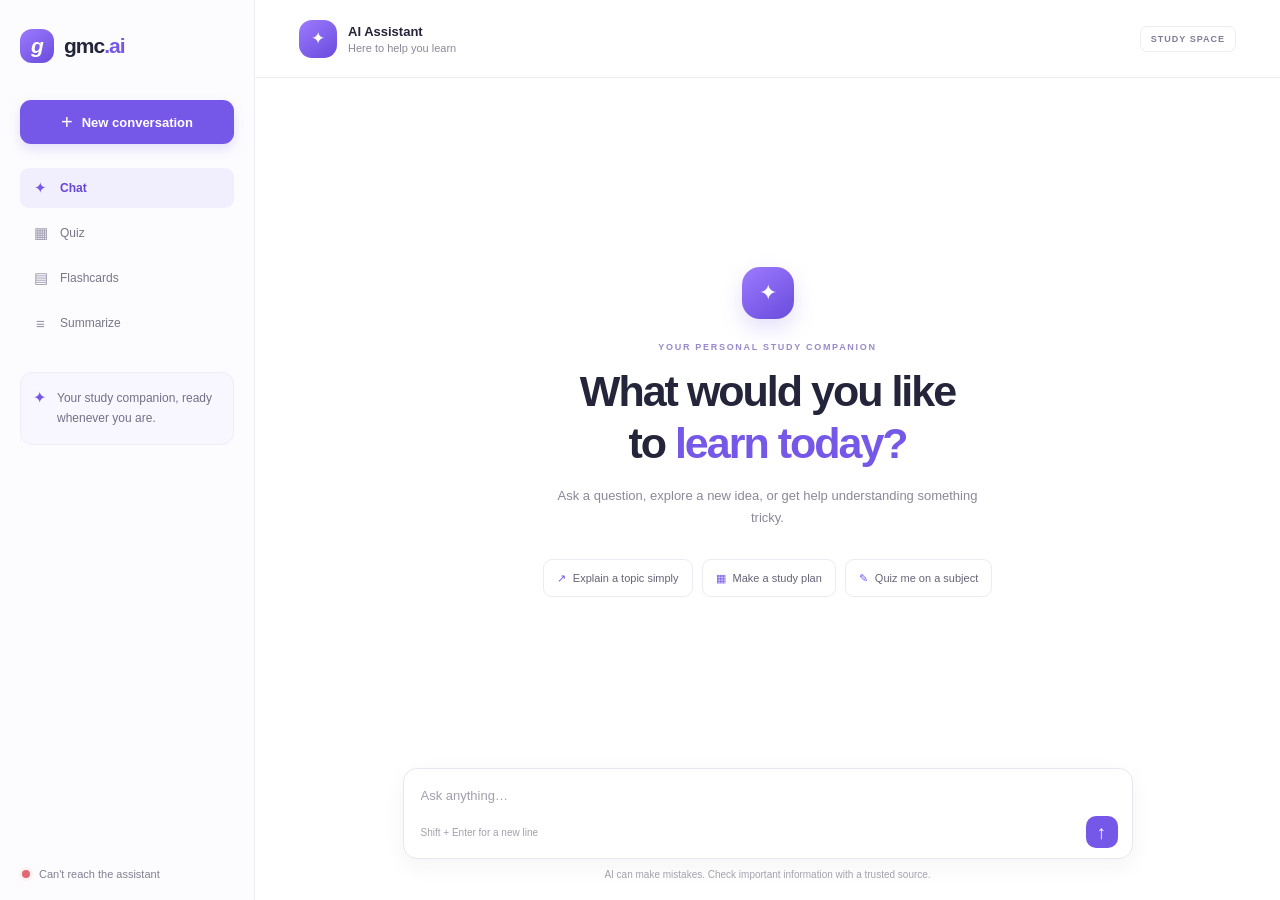
==== frontend/index.html @ 196fba61 "fixedd api errro" ====
<!doctype html>
<html lang="en">
  <head>
    <meta charset="utf-8">
    <meta name="viewport" content="width=device-width, initial-scale=1">
    <meta name="theme-color" content="#f7f8fc">
    <title>GMC AI Assistant</title>
    <link rel="stylesheet" href="styles.css">
    <script src="app.js" defer></script>
  </head>
  <body>
    <main class="app-shell">
      <aside class="sidebar" aria-label="Assistant menu">
        <a class="brand" href="./" aria-label="GMC AI Assistant home">
          <span class="brand-mark" aria-hidden="true">g</span>
          <span>gmc<span class="brand-light">.ai</span></span>
        </a>

        <button class="new-chat-button" id="new-chat" type="button">
          <span aria-hidden="true">+</span>
          New conversation
        </button>

        <nav class="tool-nav sidebar-tools" aria-label="Assistant tools">
          <button class="tool-tab is-active" type="button" data-view="chat" aria-current="page">
            <span aria-hidden="true">✦</span> Chat
          </button>
          <button class="tool-tab" type="button" data-view="quiz">
            <span aria-hidden="true">▦</span> Quiz
          </button>
          <button class="tool-tab" type="button" data-view="flashcards">
            <span aria-hidden="true">▤</span> Flashcards
          </button>
          <button class="tool-tab" type="button" data-view="summarize">
            <span aria-hidden="true">≡</span> Summarize
          </button>
        </nav>

        <div class="sidebar-note">
          <span class="note-icon" aria-hidden="true">✦</span>
          <p>Your study companion, ready whenever you are.</p>
        </div>

        <div class="sidebar-footer">
          <span class="status-dot" id="status-dot" aria-hidden="true"></span>
          <span id="connection-status" role="status">Checking connection…</span>
        </div>
      </aside>

      <section class="chat-panel" aria-label="AI assistant chat">
        <header class="topbar">
          <div class="mobile-brand">
            <span class="brand-mark" aria-hidden="true">g</span>
            <span>gmc<span class="brand-light">.ai</span></span>
          </div>
          <div class="assistant-label">
            <span class="assistant-avatar" aria-hidden="true">✦</span>
            <div>
              <strong>AI Assistant</strong>
              <span class="assistant-caption">Here to help you learn</span>
            </div>
          </div>
          <button class="mobile-new-chat" id="mobile-new-chat" type="button" aria-label="New conversation">+ New</button>
          <span class="topbar-badge">STUDY SPACE</span>
        </header>

        <nav class="tool-nav mobile-tools" aria-label="Assistant tools">
          <button class="tool-tab is-active" type="button" data-view="chat" aria-current="page">
            <span aria-hidden="true">✦</span> Chat
          </button>
          <button class="tool-tab" type="button" data-view="quiz">
            <span aria-hidden="true">▦</span> Quiz
          </button>
          <button class="tool-tab" type="button" data-view="flashcards">
            <span aria-hidden="true">▤</span> Cards
          </button>
          <button class="tool-tab" type="button" data-view="summarize">
            <span aria-hidden="true">≡</span> Summary
          </button>
        </nav>

        <section class="chat-view" id="chat-view" aria-label="AI assistant chat">
          <div class="conversation" id="conversation" aria-live="polite" aria-relevant="additions text">
            <div class="welcome" id="welcome">
              <div class="welcome-icon" aria-hidden="true">✦</div>
              <p class="eyebrow">YOUR PERSONAL STUDY COMPANION</p>
              <h1>What would you like<br>to <span>learn today?</span></h1>
              <p class="welcome-copy">Ask a question, explore a new idea, or get help understanding something tricky.</p>

              <div class="suggestions" aria-label="Try asking">
                <button type="button" class="suggestion" data-prompt="Explain photosynthesis in simple terms">
                  <span aria-hidden="true">↗</span> Explain a topic simply
                </button>
                <button type="button" class="suggestion" data-prompt="Help me make a study plan for this week">
                  <span aria-hidden="true">▦</span> Make a study plan
                </button>
                <button type="button" class="suggestion" data-prompt="Give me a quick quiz on world history">
                  <span aria-hidden="true">✎</span> Quiz me on a subject
                </button>
              </div>
            </div>
            <div class="messages" id="messages"></div>
          </div>

          <footer class="composer-area">
            <form class="composer" id="chat-form">
              <label class="sr-only" for="message-input">Message the AI assistant</label>
              <textarea
                id="message-input"
                name="message"
                rows="1"
                maxlength="2000"
                placeholder="Ask anything…"
                required
              ></textarea>
              <div class="composer-actions">
                <span class="input-hint">Shift + Enter for a new line</span>
                <button class="send-button" id="send-button" type="submit" aria-label="Send message">
                  <span aria-hidden="true">↑</span>
                </button>
              </div>
            </form>
            <p class="disclaimer">AI can make mistakes. Check important information with a trusted source.</p>
          </footer>
        </section>

        <section class="tool-view" id="quiz-view" aria-labelledby="quiz-title" hidden>
          <header class="tool-heading">
            <span class="tool-icon" aria-hidden="true">▦</span>
            <div>
              <p class="eyebrow">PRACTICE & LEARN</p>
              <h1 id="quiz-title">Build a quiz</h1>
              <p>Generate multiple-choice questions to test what you know.</p>
            </div>
          </header>
          <form class="tool-form" id="quiz-form">
            <label class="field-label" for="quiz-subject">Subject or topic</label>
            <input id="quiz-subject" name="subject" type="text" minlength="2" maxlength="100" placeholder="e.g. The solar system" required>
            <div class="field-grid">
              <div>
                <label class="field-label" for="quiz-count">Number of questions</label>
                <input id="quiz-count" name="number_quizzes" type="number" min="3" max="10" value="3" required>
              </div>
              <div>
                <label class="field-label" for="quiz-options">Options per question</label>
                <input id="quiz-options" name="number_options" type="number" min="4" max="6" value="4" required>
              </div>
            </div>
            <button class="primary-button" type="submit">Generate quiz <span aria-hidden="true">→</span></button>
            <p class="tool-error" id="quiz-error" role="alert" hidden></p>
          </form>
          <div class="tool-results" id="quiz-results" aria-live="polite"></div>
        </section>

        <section class="tool-view" id="flashcards-view" aria-labelledby="flashcards-title" hidden>
          <header class="tool-heading">
            <span class="tool-icon" aria-hidden="true">▤</span>
            <div>
              <p class="eyebrow">REMEMBER MORE</p>
              <h1 id="flashcards-title">Make flashcards</h1>
              <p>Generate a set of cards and reveal each answer as you study.</p>
            </div>
          </header>
          <form class="tool-form" id="flashcards-form">
            <label class="field-label" for="flashcards-topic">Topic</label>
            <input id="flashcards-topic" name="topic" type="text" minlength="3" maxlength="10" placeholder="e.g. Biology" required>
            <p class="field-help">Topic must be 3–10 characters to match the current API limit.</p>
            <label class="field-label" for="flashcards-count">Number of cards</label>
            <input id="flashcards-count" name="number_flashcards" type="number" min="7" max="18" value="7" required>
            <button class="primary-button" type="submit">Create flashcards <span aria-hidden="true">→</span></button>
            <p class="tool-error" id="flashcards-error" role="alert" hidden></p>
          </form>
          <div class="tool-results" id="flashcards-results" aria-live="polite"></div>
        </section>

        <section class="tool-view" id="summarize-view" aria-labelledby="summarize-title" hidden>
          <header class="tool-heading">
            <span class="tool-icon" aria-hidden="true">≡</span>
            <div>
              <p class="eyebrow">GET THE KEY IDEAS</p>
              <h1 id="summarize-title">Summarize text</h1>
              <p>Paste your notes or reading to turn it into a concise summary.</p>
            </div>
          </header>
          <form class="tool-form" id="summarize-form">
            <label class="field-label" for="summary-text">Text to summarize</label>
            <textarea id="summary-text" name="text" minlength="20" maxlength="5000" rows="8" placeholder="Paste at least 20 characters of text…" required></textarea>
            <p class="field-help">20–5,000 characters.</p>
            <label class="field-label" for="summary-bullets">Maximum bullet points</label>
            <input id="summary-bullets" name="max_bullets" type="number" min="3" max="10" value="3" required>
            <button class="primary-button" type="submit">Summarize text <span aria-hidden="true">→</span></button>
            <p class="tool-error" id="summarize-error" role="alert" hidden></p>
          </form>
          <div class="tool-results" id="summarize-results" aria-live="polite"></div>
        </section>
      </section>
    </main>
  </body>
</html>
---- frontend/styles.css ----
:root {
  color-scheme: light;
  font-family: "DM Sans", "Segoe UI", sans-serif;
  color: #24253a;
  background: #f7f8fc;
  font-synthesis: none;
  text-rendering: optimizeLegibility;
  --purple: #7658e8;
  --purple-dark: #6546d5;
  --ink: #24253a;
  --muted: #89899b;
  --line: #ececf3;
}

* {
  box-sizing: border-box;
}

body {
  min-width: 320px;
  min-height: 100vh;
  margin: 0;
  background: #f7f8fc;
}

button,
textarea,
input {
  font: inherit;
}

button {
  color: inherit;
}

button:focus-visible,
a:focus-visible,
input:focus-visible,
textarea:focus-visible,
summary:focus-visible {
  outline: 3px solid rgb(118 88 232 / 35%);
  outline-offset: 2px;
}

.app-shell {
  display: flex;
  width: min(1440px, 100%);
  min-height: 100vh;
  margin: 0 auto;
  background: #fff;
  box-shadow: 0 0 70px rgb(46 44 79 / 5%);
}

.sidebar {
  display: flex;
  flex: 0 0 255px;
  flex-direction: column;
  padding: 29px 20px 20px;
  border-right: 1px solid var(--line);
  background: #fcfcfe;
}

.brand,
.mobile-brand {
  display: inline-flex;
  align-items: center;
  gap: 10px;
  color: var(--ink);
  font-family: "Manrope", "Segoe UI", sans-serif;
  font-size: 21px;
  font-weight: 800;
  letter-spacing: -1px;
  text-decoration: none;
}

.brand-mark,
.assistant-avatar,
.welcome-icon {
  display: grid;
  flex: 0 0 auto;
  place-items: center;
  color: #fff;
  background: linear-gradient(145deg, #9d7bff, #694bdc);
}

.brand-mark {
  width: 34px;
  height: 34px;
  border-radius: 12px;
  font-size: 21px;
  font-style: italic;
}

.brand-light {
  color: var(--purple);
}

.new-chat-button {
  display: flex;
  align-items: center;
  justify-content: center;
  gap: 9px;
  min-height: 44px;
  margin-top: 37px;
  border: 0;
  border-radius: 11px;
  color: #fff;
  background: var(--purple);
  box-shadow: 0 5px 12px rgb(118 88 232 / 18%);
  cursor: pointer;
  font-size: 13px;
  font-weight: 600;
  transition: background 160ms ease, transform 160ms ease;
}

.new-chat-button:hover,
.send-button:hover {
  background: var(--purple-dark);
}

.new-chat-button:hover {
  transform: translateY(-1px);
}

.new-chat-button span {
  font-size: 20px;
  font-weight: 400;
  line-height: 1;
}

.tool-nav {
  display: flex;
  flex-direction: column;
  gap: 5px;
}

.sidebar-tools {
  margin-top: 24px;
}

.tool-tab {
  display: flex;
  align-items: center;
  gap: 11px;
  min-height: 40px;
  padding: 0 12px;
  border: 0;
  border-radius: 9px;
  color: #77778a;
  background: transparent;
  cursor: pointer;
  font-size: 12px;
  font-weight: 500;
  text-align: left;
  transition: color 150ms ease, background 150ms ease;
}

.tool-tab span {
  width: 17px;
  color: #9893a9;
  font-size: 15px;
  text-align: center;
}

.tool-tab:hover,
.tool-tab.is-active {
  color: var(--purple-dark);
  background: #f1eefe;
}

.tool-tab.is-active {
  font-weight: 600;
}

.tool-tab.is-active span {
  color: var(--purple);
}

.sidebar-note {
  display: flex;
  align-items: flex-start;
  gap: 11px;
  margin-top: 29px;
  padding: 15px 12px;
  border: 1px solid #efecfb;
  border-radius: 12px;
  background: #f8f6ff;
}

.note-icon {
  color: var(--purple);
  font-size: 16px;
}

.sidebar-note p {
  margin: 1px 0 0;
  color: #737187;
  font-size: 12px;
  line-height: 1.65;
}

.sidebar-footer {
  display: flex;
  align-items: center;
  gap: 9px;
  margin-top: auto;
  padding: 15px 2px 0;
  color: #808092;
  font-size: 11px;
}

.status-dot {
  width: 8px;
  height: 8px;
  border-radius: 50%;
  background: #e8ad49;
}

.status-dot.is-online {
  background: #45be89;
  box-shadow: 0 0 0 3px #e6f7ef;
}

.status-dot.is-offline {
  background: #df6973;
  box-shadow: 0 0 0 3px #fff0f1;
}

.chat-panel {
  display: flex;
  flex: 1;
  flex-direction: column;
  min-width: 0;
  min-height: 100vh;
}

.topbar {
  display: flex;
  flex: 0 0 78px;
  align-items: center;
  justify-content: space-between;
  padding: 0 44px;
  border-bottom: 1px solid var(--line);
}

.mobile-brand {
  display: none;
}

.assistant-label {
  display: flex;
  align-items: center;
  gap: 11px;
}

.assistant-avatar {
  width: 38px;
  height: 38px;
  border-radius: 13px;
  font-size: 17px;
}

.assistant-label strong,
.assistant-caption {
  display: block;
}

.assistant-label strong {
  font-family: "Manrope", "Segoe UI", sans-serif;
  font-size: 13px;
  font-weight: 700;
}

.assistant-caption {
  margin-top: 3px;
  color: var(--muted);
  font-size: 11px;
}

.topbar-badge {
  padding: 7px 10px;
  border: 1px solid #eeecf5;
  border-radius: 7px;
  color: #827c99;
  font-size: 9px;
  font-weight: 700;
  letter-spacing: 1px;
}

.mobile-new-chat {
  display: none;
}

.mobile-tools {
  display: none;
}

.chat-view {
  display: flex;
  flex: 1;
  flex-direction: column;
  min-height: 0;
}

.chat-view[hidden],
.tool-view[hidden] {
  display: none;
}

.conversation {
  display: flex;
  flex: 1;
  flex-direction: column;
  width: min(790px, 100%);
  margin: 0 auto;
  overflow-y: auto;
  padding: 48px 30px 24px;
}

.welcome {
  display: flex;
  flex-direction: column;
  align-items: center;
  margin: auto 0;
  padding: 38px 0 44px;
  text-align: center;
  animation: rise-in 420ms ease both;
}

.welcome[hidden] {
  display: none;
}

.welcome-icon {
  width: 52px;
  height: 52px;
  margin-bottom: 23px;
  border-radius: 18px;
  box-shadow: 0 9px 22px rgb(118 88 232 / 20%);
  font-size: 22px;
}

.eyebrow {
  margin: 0 0 13px;
  color: #9a8acb;
  font-size: 9px;
  font-weight: 700;
  letter-spacing: 1.7px;
}

.welcome h1 {
  margin: 0;
  color: var(--ink);
  font-family: "Manrope", "Segoe UI", sans-serif;
  font-size: clamp(32px, 4vw, 43px);
  font-weight: 700;
  letter-spacing: -2px;
  line-height: 1.22;
}

.welcome h1 span {
  color: var(--purple);
}

.welcome-copy {
  max-width: 420px;
  margin: 15px 0 0;
  color: #89899a;
  font-size: 13px;
  line-height: 1.75;
}

.suggestions {
  display: flex;
  flex-wrap: wrap;
  justify-content: center;
  gap: 9px;
  margin-top: 29px;
}

.suggestion {
  display: inline-flex;
  align-items: center;
  gap: 7px;
  min-height: 38px;
  padding: 0 13px;
  border: 1px solid #ecebf3;
  border-radius: 9px;
  color: #646477;
  background: #fff;
  cursor: pointer;
  font-size: 11px;
  transition: border-color 160ms ease, background 160ms ease, color 160ms ease;
}

.suggestion span {
  color: var(--purple);
}

.suggestion:hover {
  border-color: #d7cdf8;
  color: var(--purple-dark);
  background: #faf9ff;
}

.messages {
  display: flex;
  flex-direction: column;
  gap: 22px;
  width: 100%;
}

.message {
  display: flex;
  align-items: flex-start;
  gap: 11px;
  animation: rise-in 240ms ease both;
}

.message.user {
  justify-content: flex-end;
}

.message-avatar {
  display: grid;
  flex: 0 0 30px;
  width: 30px;
  height: 30px;
  place-items: center;
  border-radius: 10px;
  color: #fff;
  background: linear-gradient(145deg, #9d7bff, #694bdc);
  font-size: 14px;
}

.message.user .message-avatar {
  order: 2;
  color: #6d52ce;
  background: #f0edfc;
  font-size: 12px;
}

.message-content {
  max-width: min(80%, 590px);
  padding: 12px 15px;
  border: 1px solid #eeeef4;
  border-radius: 4px 14px 14px 14px;
  color: #4a4a5d;
  background: #fafafe;
  font-size: 13px;
  line-height: 1.75;
  overflow-wrap: anywhere;
  white-space: pre-wrap;
}

.message.user .message-content {
  border-color: #7557e5;
  border-radius: 14px 4px 14px 14px;
  color: #fff;
  background: var(--purple);
}

.message-meta {
  margin-top: 5px;
  color: #9999a8;
  font-size: 10px;
}

.typing-indicator {
  display: inline-flex;
  gap: 4px;
  align-items: center;
  min-height: 22px;
}

.typing-indicator span {
  width: 5px;
  height: 5px;
  border-radius: 50%;
  background: #9b87e5;
  animation: pulse 1s ease-in-out infinite;
}

.typing-indicator span:nth-child(2) {
  animation-delay: 120ms;
}

.typing-indicator span:nth-child(3) {
  animation-delay: 240ms;
}

.composer-area {
  width: min(790px, 100%);
  margin: 0 auto;
  padding: 0 30px 20px;
}

.composer {
  padding: 13px 14px 10px 17px;
  border: 1px solid #e8e7f0;
  border-radius: 14px;
  background: #fff;
  box-shadow: 0 7px 22px rgb(45 42 79 / 5%);
  transition: border-color 160ms ease, box-shadow 160ms ease;
}

.composer:focus-within {
  border-color: #cfc3f6;
  box-shadow: 0 7px 22px rgb(118 88 232 / 9%);
}

.composer textarea {
  display: block;
  width: 100%;
  min-height: 28px;
  max-height: 140px;
  padding: 4px 0;
  resize: none;
  border: 0;
  outline: 0;
  color: var(--ink);
  background: transparent;
  font-size: 13px;
  line-height: 1.55;
}

.composer textarea::placeholder {
  color: #a0a0ad;
}

.composer-actions {
  display: flex;
  align-items: center;
  justify-content: space-between;
  margin-top: 6px;
}

.input-hint {
  color: #a1a1af;
  font-size: 10px;
}

.send-button {
  display: grid;
  width: 32px;
  height: 32px;
  place-items: center;
  border: 0;
  border-radius: 10px;
  color: #fff;
  background: var(--purple);
  cursor: pointer;
  transition: background 160ms ease, opacity 160ms ease;
}

.send-button:disabled {
  cursor: wait;
  opacity: 0.55;
}

.send-button span {
  font-size: 19px;
  line-height: 1;
}

.disclaimer {
  margin: 10px 0 0;
  color: #a2a2af;
  font-size: 10px;
  text-align: center;
}

.tool-view {
  flex: 1;
  width: min(790px, 100%);
  margin: 0 auto;
  padding: 48px 30px 34px;
  overflow-y: auto;
}

.tool-heading {
  display: flex;
  align-items: flex-start;
  gap: 15px;
  margin-bottom: 27px;
}

.tool-icon {
  display: grid;
  flex: 0 0 44px;
  width: 44px;
  height: 44px;
  place-items: center;
  border: 1px solid #eae5fb;
  border-radius: 14px;
  color: var(--purple);
  background: #f7f5ff;
  font-size: 19px;
}

.tool-heading .eyebrow {
  margin: 1px 0 7px;
}

.tool-heading h1 {
  margin: 0;
  color: var(--ink);
  font-family: "Manrope", "Segoe UI", sans-serif;
  font-size: 26px;
  font-weight: 700;
  letter-spacing: -0.8px;
}

.tool-heading > div > p:last-child {
  margin: 7px 0 0;
  color: var(--muted);
  font-size: 12px;
  line-height: 1.6;
}

.tool-form {
  display: flex;
  flex-direction: column;
  gap: 10px;
  padding: 20px;
  border: 1px solid var(--line);
  border-radius: 14px;
  background: #fff;
  box-shadow: 0 5px 18px rgb(45 42 79 / 4%);
}

.field-label {
  margin-top: 4px;
  color: #555568;
  font-size: 11px;
  font-weight: 600;
}

.tool-form input,
.tool-form textarea {
  width: 100%;
  min-height: 42px;
  padding: 10px 12px;
  border: 1px solid #e7e6ef;
  border-radius: 9px;
  outline: none;
  color: var(--ink);
  background: #fdfdff;
  font-size: 12px;
}

.tool-form textarea {
  min-height: 145px;
  resize: vertical;
  line-height: 1.65;
}

.tool-form input::placeholder,
.tool-form textarea::placeholder {
  color: #a1a1af;
}

.field-grid {
  display: grid;
  grid-template-columns: 1fr 1fr;
  gap: 14px;
  margin: 3px 0;
}

.field-grid > div {
  display: flex;
  flex-direction: column;
  gap: 9px;
}

.field-help {
  margin: -5px 0 2px;
  color: #9292a1;
  font-size: 10px;
}

.primary-button {
  display: inline-flex;
  align-items: center;
  justify-content: center;
  gap: 9px;
  min-height: 42px;
  margin-top: 7px;
  padding: 0 16px;
  border: 0;
  border-radius: 9px;
  color: #fff;
  background: var(--purple);
  cursor: pointer;
  font-size: 12px;
  font-weight: 600;
  transition: background 150ms ease, opacity 150ms ease;
}

.primary-button:hover {
  background: var(--purple-dark);
}

.primary-button:disabled {
  cursor: wait;
  opacity: 0.6;
}

.tool-error {
  margin: 1px 0 0;
  color: #b34450;
  font-size: 11px;
  line-height: 1.5;
}

.tool-results:not(:empty) {
  margin-top: 24px;
}

.results-heading {
  display: flex;
  align-items: baseline;
  justify-content: space-between;
  gap: 12px;
  margin-bottom: 13px;
}

.results-heading h2 {
  margin: 0;
  color: var(--ink);
  font-family: "Manrope", "Segoe UI", sans-serif;
  font-size: 17px;
}

.results-heading span {
  color: var(--muted);
  font-size: 10px;
}

.quiz-question,
.flashcard,
.summary-card {
  margin: 0 0 12px;
  padding: 16px;
  border: 1px solid var(--line);
  border-radius: 12px;
  background: #fff;
}

.quiz-question h3 {
  margin: 0 0 13px;
  color: #424256;
  font-size: 13px;
  line-height: 1.6;
}

.quiz-options {
  display: grid;
  gap: 8px;
  margin: 0;
  padding: 0;
  border: 0;
}

.quiz-option {
  display: flex;
  align-items: flex-start;
  gap: 9px;
  padding: 9px 10px;
  border: 1px solid #eeedf4;
  border-radius: 8px;
  color: #666679;
  cursor: pointer;
  font-size: 11px;
  line-height: 1.5;
}

.quiz-option:has(input:checked) {
  border-color: #cfc3f6;
  background: #faf9ff;
}

.quiz-option input {
  flex: 0 0 auto;
  margin: 2px 0 0;
  accent-color: var(--purple);
}

.quiz-option.is-correct {
  border-color: #a9dec4;
  background: #f2fbf6;
}

.quiz-option.is-incorrect {
  border-color: #efc3c6;
  background: #fff7f7;
}

.quiz-feedback {
  min-height: 17px;
  margin-top: 9px;
  color: #717184;
  font-size: 10px;
}

.quiz-feedback.is-correct {
  color: #278359;
}

.quiz-feedback.is-incorrect {
  color: #b34450;
}

.results-action {
  width: 100%;
  margin: 5px 0 10px;
}

.flashcard {
  padding: 0;
  overflow: hidden;
}

.flashcard summary {
  padding: 16px;
  color: #45455a;
  cursor: pointer;
  font-size: 12px;
  font-weight: 600;
  line-height: 1.6;
}

.flashcard[open] summary {
  border-bottom: 1px solid var(--line);
  color: var(--purple-dark);
  background: #faf9ff;
}

.flashcard-answer {
  margin: 0;
  padding: 14px 16px 16px;
  color: #6d6d7f;
  font-size: 12px;
  line-height: 1.7;
  white-space: pre-wrap;
}

.summary-list {
  display: grid;
  gap: 12px;
  margin: 0;
  padding-left: 20px;
  color: #555568;
  font-size: 12px;
  line-height: 1.75;
}

.summary-list li::marker {
  color: var(--purple);
}

.summary-card {
  padding: 19px;
}

.summary-card .results-heading {
  margin-bottom: 14px;
}

.sr-only {
  position: absolute;
  width: 1px;
  height: 1px;
  padding: 0;
  overflow: hidden;
  clip: rect(0, 0, 0, 0);
  white-space: nowrap;
  border: 0;
}

@keyframes rise-in {
  from {
    opacity: 0;
    transform: translateY(8px);
  }
  to {
    opacity: 1;
    transform: translateY(0);
  }
}

@keyframes pulse {
  0%, 60%, 100% {
    opacity: 0.4;
    transform: translateY(0);
  }
  30% {
    opacity: 1;
    transform: translateY(-3px);
  }
}

@media (max-width: 760px) {
  .sidebar {
    display: none;
  }

  .topbar {
    flex-basis: 68px;
    padding: 0 20px;
  }

  .mobile-brand {
    display: inline-flex;
    font-size: 18px;
  }

  .mobile-brand .brand-mark {
    width: 30px;
    height: 30px;
    border-radius: 10px;
    font-size: 19px;
  }

  .assistant-label {
    margin-right: auto;
    margin-left: 16px;
  }

  .assistant-avatar {
    width: 33px;
    height: 33px;
    border-radius: 11px;
  }

  .topbar-badge {
    display: none;
  }

  .mobile-tools {
    display: flex;
    flex-direction: row;
    flex: 0 0 auto;
    gap: 4px;
    padding: 7px 12px;
    overflow-x: auto;
    border-bottom: 1px solid var(--line);
    background: #fff;
  }

  .mobile-tools .tool-tab {
    justify-content: center;
    gap: 6px;
    min-height: 34px;
    padding: 0 11px;
    white-space: nowrap;
    font-size: 10px;
  }

  .mobile-tools .tool-tab span {
    width: auto;
    font-size: 13px;
  }

  .mobile-new-chat {
    display: inline-flex;
    align-items: center;
    justify-content: center;
    min-height: 34px;
    padding: 0 10px;
    border: 1px solid #e8e4f6;
    border-radius: 9px;
    color: var(--purple-dark);
    background: #fff;
    cursor: pointer;
    font-size: 11px;
    font-weight: 600;
  }

  .conversation {
    padding: 24px 20px;
  }

  .tool-view {
    padding: 27px 18px 24px;
  }

  .tool-form {
    padding: 16px;
  }

  .welcome {
    padding: 30px 0;
  }

  .welcome-copy {
    font-size: 12px;
  }

  .suggestions {
    gap: 8px;
    margin-top: 23px;
  }

  .suggestion {
    min-height: 36px;
    font-size: 10px;
  }

  .composer-area {
    padding: 0 16px 14px;
  }

  .input-hint {
    display: none;
  }
}

@media (max-width: 430px) {
  .mobile-brand {
    gap: 7px;
    font-size: 16px;
  }

  .assistant-label {
    gap: 8px;
    margin-left: 12px;
  }

  .assistant-caption {
    font-size: 10px;
  }

  .welcome h1 {
    font-size: 34px;
  }

  .suggestion {
    padding: 0 10px;
  }

  .mobile-tools {
    padding-inline: 8px;
  }

  .mobile-tools .tool-tab {
    padding-inline: 8px;
  }
}

@media (prefers-reduced-motion: reduce) {
  *,
  *::before,
  *::after {
    scroll-behavior: auto !important;
    animation-duration: 0.01ms !important;
    animation-iteration-count: 1 !important;
    transition-duration: 0.01ms !important;
  }
}
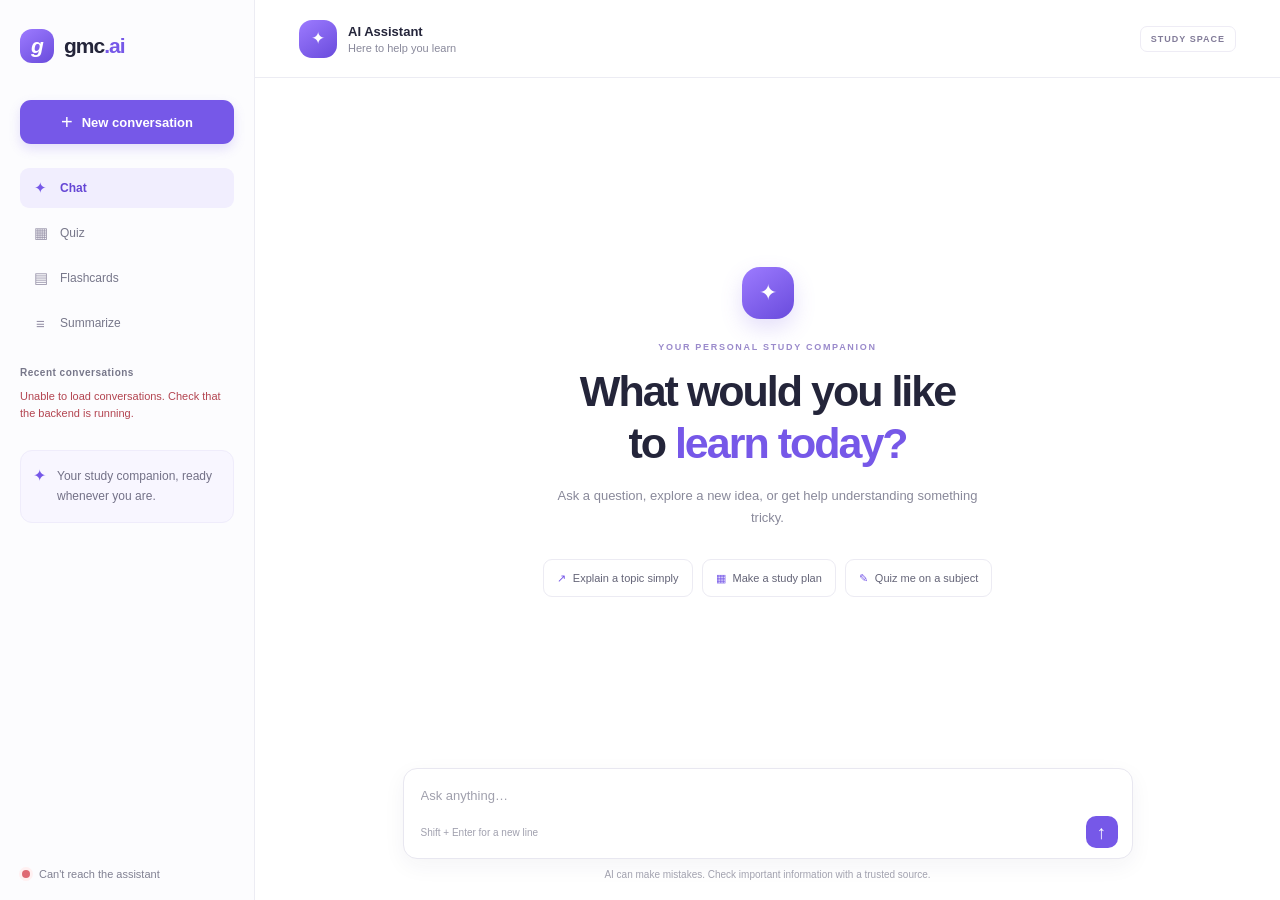
==== commit 5713303f: "started auth part" ====
--- a/frontend/index.html
+++ b/frontend/index.html
@@ -36,6 +36,12 @@
           </button>
         </nav>
 
+        <section class="sidebar-history" aria-labelledby="conversation-history-title">
+          <h2 id="conversation-history-title">Recent conversations</h2>
+          <p class="tool-error" data-conversation-error role="alert" hidden></p>
+          <ul class="saved-list" data-conversation-list aria-live="polite"></ul>
+        </section>
+
         <div class="sidebar-note">
           <span class="note-icon" aria-hidden="true">✦</span>
           <p>Your study companion, ready whenever you are.</p>
@@ -60,6 +66,13 @@
               <span class="assistant-caption">Here to help you learn</span>
             </div>
           </div>
+          <details class="mobile-history">
+            <summary>History</summary>
+            <div class="mobile-history-menu">
+              <p class="tool-error" data-conversation-error role="alert" hidden></p>
+              <ul class="saved-list" data-conversation-list aria-live="polite"></ul>
+            </div>
+          </details>
           <button class="mobile-new-chat" id="mobile-new-chat" type="button" aria-label="New conversation">+ New</button>
           <span class="topbar-badge">STUDY SPACE</span>
         </header>
@@ -150,6 +163,11 @@
             <p class="tool-error" id="quiz-error" role="alert" hidden></p>
           </form>
           <div class="tool-results" id="quiz-results" aria-live="polite"></div>
+          <section class="saved-section" aria-labelledby="saved-quizzes-title">
+            <h2 id="saved-quizzes-title">Saved quizzes</h2>
+            <p class="tool-error" id="quiz-library-error" role="alert" hidden></p>
+            <ul class="saved-list" id="saved-quizzes" aria-live="polite"></ul>
+          </section>
         </section>
 
         <section class="tool-view" id="flashcards-view" aria-labelledby="flashcards-title" hidden>
@@ -171,6 +189,11 @@
             <p class="tool-error" id="flashcards-error" role="alert" hidden></p>
           </form>
           <div class="tool-results" id="flashcards-results" aria-live="polite"></div>
+          <section class="saved-section" aria-labelledby="saved-decks-title">
+            <h2 id="saved-decks-title">Saved decks</h2>
+            <p class="tool-error" id="deck-library-error" role="alert" hidden></p>
+            <ul class="saved-list" id="saved-decks" aria-live="polite"></ul>
+          </section>
         </section>
 
         <section class="tool-view" id="summarize-view" aria-labelledby="summarize-title" hidden>
--- a/frontend/styles.css
+++ b/frontend/styles.css
@@ -138,6 +138,106 @@
   margin-top: 24px;
 }
 
+.sidebar-history {
+  min-height: 0;
+  margin-top: 24px;
+}
+
+.sidebar-history h2,
+.saved-section h2 {
+  margin: 0 0 10px;
+  color: #77778a;
+  font-size: 10px;
+  font-weight: 700;
+  letter-spacing: 0.5px;
+}
+
+.sidebar-history .saved-list {
+  max-height: 28vh;
+  overflow-y: auto;
+}
+
+.saved-list {
+  display: grid;
+  gap: 5px;
+  margin: 0;
+  padding: 0;
+  list-style: none;
+}
+
+.saved-list li {
+  min-width: 0;
+}
+
+.saved-list-empty {
+  padding: 8px 10px;
+  color: #9999a8;
+  font-size: 10px;
+}
+
+.saved-list button {
+  width: 100%;
+  min-height: 35px;
+  padding: 8px 10px;
+  overflow: hidden;
+  border: 1px solid transparent;
+  border-radius: 8px;
+  color: #68687b;
+  background: #f8f8fc;
+  cursor: pointer;
+  font-size: 11px;
+  text-align: left;
+  text-overflow: ellipsis;
+  white-space: nowrap;
+}
+
+.saved-list button:hover,
+.saved-list button:focus-visible {
+  border-color: #e4def9;
+  color: var(--purple-dark);
+  background: #f6f3ff;
+}
+
+.saved-list button.is-selected {
+  border-color: #e4def9;
+  color: var(--purple-dark);
+  background: #f1eefe;
+}
+
+.sidebar-history .saved-list button {
+  background: transparent;
+}
+
+.sidebar-history .saved-list button:hover,
+.sidebar-history .saved-list button:focus-visible {
+  background: #f1eefe;
+}
+
+.saved-section {
+  margin-top: 27px;
+}
+
+.saved-section h2 {
+  color: #555568;
+  font-size: 12px;
+}
+
+.saved-section .saved-list button {
+  min-height: 40px;
+  border-color: var(--line);
+  background: #fff;
+}
+
+.saved-section .saved-list button:hover,
+.saved-section .saved-list button:focus-visible {
+  border-color: #d7cdf8;
+  background: #faf9ff;
+}
+
+.mobile-history {
+  display: none;
+}
+
 .tool-tab {
   display: flex;
   align-items: center;
@@ -235,6 +335,7 @@
 }
 
 .topbar {
+  position: relative;
   display: flex;
   flex: 0 0 78px;
   align-items: center;
@@ -977,6 +1078,46 @@
     font-weight: 600;
   }
 
+  .mobile-history {
+    position: relative;
+    display: block;
+    margin-left: auto;
+  }
+
+  .mobile-history summary {
+    display: grid;
+    min-height: 34px;
+    place-items: center;
+    padding: 0 10px;
+    border: 1px solid #e8e4f6;
+    border-radius: 9px;
+    color: var(--purple-dark);
+    background: #fff;
+    cursor: pointer;
+    font-size: 11px;
+    font-weight: 600;
+    list-style: none;
+  }
+
+  .mobile-history summary::-webkit-details-marker {
+    display: none;
+  }
+
+  .mobile-history-menu {
+    position: absolute;
+    z-index: 5;
+    top: calc(100% + 8px);
+    right: 0;
+    width: min(300px, calc(100vw - 32px));
+    max-height: 55vh;
+    padding: 12px;
+    overflow-y: auto;
+    border: 1px solid var(--line);
+    border-radius: 12px;
+    background: #fff;
+    box-shadow: 0 12px 30px rgb(45 42 79 / 14%);
+  }
+
   .conversation {
     padding: 24px 20px;
   }
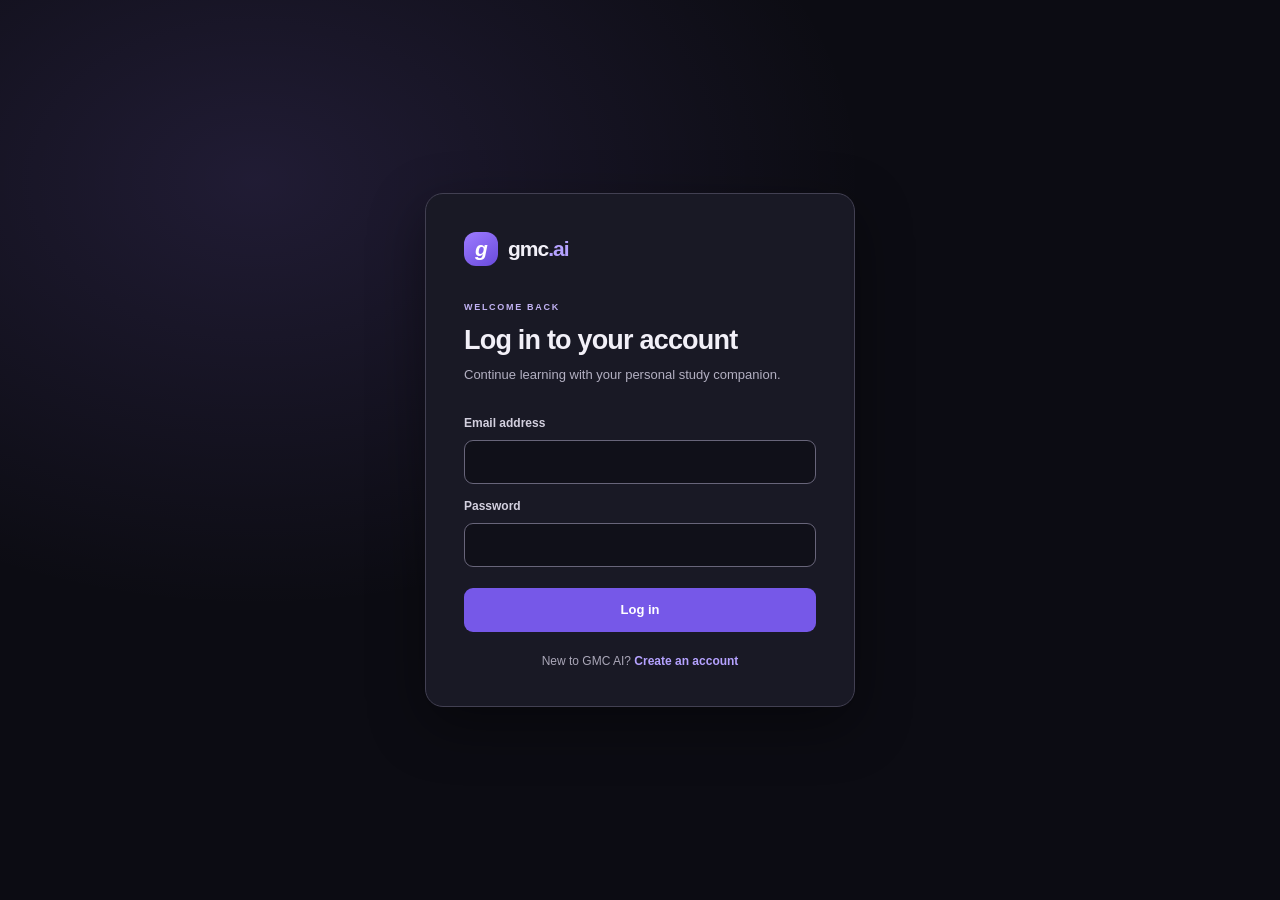
==== commit fdb750e9: "frontend design" ====
--- a/frontend/index.html
+++ b/frontend/index.html
@@ -3,7 +3,7 @@
   <head>
     <meta charset="utf-8">
     <meta name="viewport" content="width=device-width, initial-scale=1">
-    <meta name="theme-color" content="#f7f8fc">
+    <meta name="theme-color" content="#0c0c13">
     <title>GMC AI Assistant</title>
     <link rel="stylesheet" href="styles.css">
     <script src="app.js" defer></script>
@@ -75,6 +75,7 @@
           </details>
           <button class="mobile-new-chat" id="mobile-new-chat" type="button" aria-label="New conversation">+ New</button>
           <span class="topbar-badge">STUDY SPACE</span>
+          <button class="account-button" id="sign-out" type="button">Sign out</button>
         </header>
 
         <nav class="tool-nav mobile-tools" aria-label="Assistant tools">
--- a/frontend/styles.css
+++ b/frontend/styles.css
@@ -1,15 +1,29 @@
 :root {
-  color-scheme: light;
+  color-scheme: dark;
+  accent-color: var(--purple);
   font-family: "DM Sans", "Segoe UI", sans-serif;
-  color: #24253a;
-  background: #f7f8fc;
+  color: var(--ink);
+  background: var(--page);
   font-synthesis: none;
   text-rendering: optimizeLegibility;
   --purple: #7658e8;
-  --purple-dark: #6546d5;
-  --ink: #24253a;
-  --muted: #89899b;
-  --line: #ececf3;
+  --purple-dark: #b5a2ff;
+  --ink: #f2f0f8;
+  --muted: #b3b0c2;
+  --line: #424052;
+  --page: #0c0c13;
+  --surface: #12121b;
+  --surface-raised: #191925;
+  --surface-input: #101019;
+  --surface-hover: #232333;
+  --surface-accent: rgb(118 88 232 / 16%);
+  --accent-border: #7567a1;
+  --control-border: #68657a;
+  --accent-text: #b5a2ff;
+  --text-body: #d3d0df;
+  --text-subtle: #aaa7b8;
+  --danger: #ff8c96;
+  --success: #68d39a;
 }
 
 * {
@@ -20,7 +34,7 @@
   min-width: 320px;
   min-height: 100vh;
   margin: 0;
-  background: #f7f8fc;
+  background: var(--page);
 }
 
 button,
@@ -38,7 +52,7 @@
 input:focus-visible,
 textarea:focus-visible,
 summary:focus-visible {
-  outline: 3px solid rgb(118 88 232 / 35%);
+  outline: 3px solid rgb(177 155 255 / 55%);
   outline-offset: 2px;
 }
 
@@ -47,8 +61,8 @@
   width: min(1440px, 100%);
   min-height: 100vh;
   margin: 0 auto;
-  background: #fff;
-  box-shadow: 0 0 70px rgb(46 44 79 / 5%);
+  background: var(--surface);
+  box-shadow: 0 0 70px rgb(0 0 0 / 30%);
 }
 
 .sidebar {
@@ -57,7 +71,7 @@
   flex-direction: column;
   padding: 29px 20px 20px;
   border-right: 1px solid var(--line);
-  background: #fcfcfe;
+  background: var(--surface);
 }
 
 .brand,
@@ -92,7 +106,7 @@
 }
 
 .brand-light {
-  color: var(--purple);
+  color: var(--accent-text);
 }
 
 .new-chat-button {
@@ -115,7 +129,7 @@
 
 .new-chat-button:hover,
 .send-button:hover {
-  background: var(--purple-dark);
+  background: #6546d5;
 }
 
 .new-chat-button:hover {
@@ -146,7 +160,7 @@
 .sidebar-history h2,
 .saved-section h2 {
   margin: 0 0 10px;
-  color: #77778a;
+  color: var(--text-subtle);
   font-size: 10px;
   font-weight: 700;
   letter-spacing: 0.5px;
@@ -171,7 +185,7 @@
 
 .saved-list-empty {
   padding: 8px 10px;
-  color: #9999a8;
+  color: var(--text-subtle);
   font-size: 10px;
 }
 
@@ -182,8 +196,8 @@
   overflow: hidden;
   border: 1px solid transparent;
   border-radius: 8px;
-  color: #68687b;
-  background: #f8f8fc;
+  color: var(--text-body);
+  background: var(--surface-raised);
   cursor: pointer;
   font-size: 11px;
   text-align: left;
@@ -193,15 +207,15 @@
 
 .saved-list button:hover,
 .saved-list button:focus-visible {
-  border-color: #e4def9;
+  border-color: var(--accent-border);
   color: var(--purple-dark);
-  background: #f6f3ff;
+  background: var(--surface-accent);
 }
 
 .saved-list button.is-selected {
-  border-color: #e4def9;
+  border-color: var(--accent-border);
   color: var(--purple-dark);
-  background: #f1eefe;
+  background: var(--surface-accent);
 }
 
 .sidebar-history .saved-list button {
@@ -210,7 +224,7 @@
 
 .sidebar-history .saved-list button:hover,
 .sidebar-history .saved-list button:focus-visible {
-  background: #f1eefe;
+  background: var(--surface-accent);
 }
 
 .saved-section {
@@ -218,20 +232,20 @@
 }
 
 .saved-section h2 {
-  color: #555568;
+  color: var(--text-body);
   font-size: 12px;
 }
 
 .saved-section .saved-list button {
   min-height: 40px;
   border-color: var(--line);
-  background: #fff;
+  background: var(--surface-raised);
 }
 
 .saved-section .saved-list button:hover,
 .saved-section .saved-list button:focus-visible {
-  border-color: #d7cdf8;
-  background: #faf9ff;
+  border-color: var(--accent-border);
+  background: var(--surface-hover);
 }
 
 .mobile-history {
@@ -246,7 +260,7 @@
   padding: 0 12px;
   border: 0;
   border-radius: 9px;
-  color: #77778a;
+  color: var(--text-subtle);
   background: transparent;
   cursor: pointer;
   font-size: 12px;
@@ -257,7 +271,7 @@
 
 .tool-tab span {
   width: 17px;
-  color: #9893a9;
+  color: var(--text-subtle);
   font-size: 15px;
   text-align: center;
 }
@@ -265,7 +279,7 @@
 .tool-tab:hover,
 .tool-tab.is-active {
   color: var(--purple-dark);
-  background: #f1eefe;
+  background: var(--surface-accent);
 }
 
 .tool-tab.is-active {
@@ -282,19 +296,19 @@
   gap: 11px;
   margin-top: 29px;
   padding: 15px 12px;
-  border: 1px solid #efecfb;
+  border: 1px solid var(--accent-border);
   border-radius: 12px;
-  background: #f8f6ff;
+  background: var(--surface-accent);
 }
 
 .note-icon {
-  color: var(--purple);
+  color: var(--accent-text);
   font-size: 16px;
 }
 
 .sidebar-note p {
   margin: 1px 0 0;
-  color: #737187;
+  color: var(--text-body);
   font-size: 12px;
   line-height: 1.65;
 }
@@ -305,7 +319,7 @@
   gap: 9px;
   margin-top: auto;
   padding: 15px 2px 0;
-  color: #808092;
+  color: var(--text-subtle);
   font-size: 11px;
 }
 
@@ -318,12 +332,12 @@
 
 .status-dot.is-online {
   background: #45be89;
-  box-shadow: 0 0 0 3px #e6f7ef;
+  box-shadow: 0 0 0 3px rgb(104 211 154 / 18%);
 }
 
 .status-dot.is-offline {
   background: #df6973;
-  box-shadow: 0 0 0 3px #fff0f1;
+  box-shadow: 0 0 0 3px rgb(255 140 150 / 18%);
 }
 
 .chat-panel {
@@ -380,12 +394,28 @@
 
 .topbar-badge {
   padding: 7px 10px;
-  border: 1px solid #eeecf5;
+  border: 1px solid var(--line);
   border-radius: 7px;
-  color: #827c99;
+  color: var(--text-subtle);
   font-size: 9px;
   font-weight: 700;
   letter-spacing: 1px;
+}
+
+.account-button {
+  min-height: 34px;
+  padding: 0 12px;
+  border: 1px solid var(--control-border);
+  border-radius: 9px;
+  color: var(--purple-dark);
+  background: var(--surface-raised);
+  cursor: pointer;
+  font-size: 11px;
+  font-weight: 600;
+}
+
+.account-button:hover {
+  background: var(--surface-hover);
 }
 
 .mobile-new-chat {
@@ -443,7 +473,7 @@
 
 .eyebrow {
   margin: 0 0 13px;
-  color: #9a8acb;
+  color: #c1b2f3;
   font-size: 9px;
   font-weight: 700;
   letter-spacing: 1.7px;
@@ -466,7 +496,7 @@
 .welcome-copy {
   max-width: 420px;
   margin: 15px 0 0;
-  color: #89899a;
+  color: var(--muted);
   font-size: 13px;
   line-height: 1.75;
 }
@@ -485,23 +515,23 @@
   gap: 7px;
   min-height: 38px;
   padding: 0 13px;
-  border: 1px solid #ecebf3;
+  border: 1px solid var(--control-border);
   border-radius: 9px;
-  color: #646477;
-  background: #fff;
+  color: var(--text-body);
+  background: var(--surface-raised);
   cursor: pointer;
   font-size: 11px;
   transition: border-color 160ms ease, background 160ms ease, color 160ms ease;
 }
 
 .suggestion span {
-  color: var(--purple);
+  color: var(--accent-text);
 }
 
 .suggestion:hover {
-  border-color: #d7cdf8;
+  border-color: var(--accent-border);
   color: var(--purple-dark);
-  background: #faf9ff;
+  background: var(--surface-hover);
 }
 
 .messages {
@@ -536,18 +566,18 @@
 
 .message.user .message-avatar {
   order: 2;
-  color: #6d52ce;
-  background: #f0edfc;
+  color: #c6b7ff;
+  background: var(--surface-accent);
   font-size: 12px;
 }
 
 .message-content {
   max-width: min(80%, 590px);
   padding: 12px 15px;
-  border: 1px solid #eeeef4;
+  border: 1px solid var(--line);
   border-radius: 4px 14px 14px 14px;
-  color: #4a4a5d;
-  background: #fafafe;
+  color: var(--text-body);
+  background: var(--surface-raised);
   font-size: 13px;
   line-height: 1.75;
   overflow-wrap: anywhere;
@@ -555,7 +585,7 @@
 }
 
 .message.user .message-content {
-  border-color: #7557e5;
+  border-color: var(--purple);
   border-radius: 14px 4px 14px 14px;
   color: #fff;
   background: var(--purple);
@@ -563,7 +593,7 @@
 
 .message-meta {
   margin-top: 5px;
-  color: #9999a8;
+  color: var(--text-subtle);
   font-size: 10px;
 }
 
@@ -578,7 +608,7 @@
   width: 5px;
   height: 5px;
   border-radius: 50%;
-  background: #9b87e5;
+  background: #c0adff;
   animation: pulse 1s ease-in-out infinite;
 }
 
@@ -598,15 +628,15 @@
 
 .composer {
   padding: 13px 14px 10px 17px;
-  border: 1px solid #e8e7f0;
+  border: 1px solid var(--control-border);
   border-radius: 14px;
-  background: #fff;
-  box-shadow: 0 7px 22px rgb(45 42 79 / 5%);
+  background: var(--surface-raised);
+  box-shadow: 0 7px 22px rgb(0 0 0 / 22%);
   transition: border-color 160ms ease, box-shadow 160ms ease;
 }
 
 .composer:focus-within {
-  border-color: #cfc3f6;
+  border-color: var(--accent-border);
   box-shadow: 0 7px 22px rgb(118 88 232 / 9%);
 }
 
@@ -626,7 +656,7 @@
 }
 
 .composer textarea::placeholder {
-  color: #a0a0ad;
+  color: var(--text-subtle);
 }
 
 .composer-actions {
@@ -637,7 +667,7 @@
 }
 
 .input-hint {
-  color: #a1a1af;
+  color: var(--text-subtle);
   font-size: 10px;
 }
 
@@ -666,7 +696,7 @@
 
 .disclaimer {
   margin: 10px 0 0;
-  color: #a2a2af;
+  color: var(--text-subtle);
   font-size: 10px;
   text-align: center;
 }
@@ -692,10 +722,10 @@
   width: 44px;
   height: 44px;
   place-items: center;
-  border: 1px solid #eae5fb;
+  border: 1px solid var(--accent-border);
   border-radius: 14px;
-  color: var(--purple);
-  background: #f7f5ff;
+  color: var(--accent-text);
+  background: var(--surface-accent);
   font-size: 19px;
 }
 
@@ -726,13 +756,13 @@
   padding: 20px;
   border: 1px solid var(--line);
   border-radius: 14px;
-  background: #fff;
-  box-shadow: 0 5px 18px rgb(45 42 79 / 4%);
+  background: var(--surface-raised);
+  box-shadow: 0 5px 18px rgb(0 0 0 / 20%);
 }
 
 .field-label {
   margin-top: 4px;
-  color: #555568;
+  color: var(--text-body);
   font-size: 11px;
   font-weight: 600;
 }
@@ -742,11 +772,11 @@
   width: 100%;
   min-height: 42px;
   padding: 10px 12px;
-  border: 1px solid #e7e6ef;
+  border: 1px solid var(--control-border);
   border-radius: 9px;
   outline: none;
   color: var(--ink);
-  background: #fdfdff;
+  background: var(--surface-input);
   font-size: 12px;
 }
 
@@ -758,7 +788,7 @@
 
 .tool-form input::placeholder,
 .tool-form textarea::placeholder {
-  color: #a1a1af;
+  color: var(--text-subtle);
 }
 
 .field-grid {
@@ -776,7 +806,7 @@
 
 .field-help {
   margin: -5px 0 2px;
-  color: #9292a1;
+  color: var(--text-subtle);
   font-size: 10px;
 }
 
@@ -799,7 +829,7 @@
 }
 
 .primary-button:hover {
-  background: var(--purple-dark);
+  background: #6546d5;
 }
 
 .primary-button:disabled {
@@ -809,7 +839,7 @@
 
 .tool-error {
   margin: 1px 0 0;
-  color: #b34450;
+  color: var(--danger);
   font-size: 11px;
   line-height: 1.5;
 }
@@ -845,12 +875,12 @@
   padding: 16px;
   border: 1px solid var(--line);
   border-radius: 12px;
-  background: #fff;
+  background: var(--surface-raised);
 }
 
 .quiz-question h3 {
   margin: 0 0 13px;
-  color: #424256;
+  color: var(--text-body);
   font-size: 13px;
   line-height: 1.6;
 }
@@ -868,17 +898,17 @@
   align-items: flex-start;
   gap: 9px;
   padding: 9px 10px;
-  border: 1px solid #eeedf4;
+  border: 1px solid var(--line);
   border-radius: 8px;
-  color: #666679;
+  color: var(--text-body);
   cursor: pointer;
   font-size: 11px;
   line-height: 1.5;
 }
 
 .quiz-option:has(input:checked) {
-  border-color: #cfc3f6;
-  background: #faf9ff;
+  border-color: var(--accent-border);
+  background: var(--surface-hover);
 }
 
 .quiz-option input {
@@ -888,28 +918,28 @@
 }
 
 .quiz-option.is-correct {
-  border-color: #a9dec4;
-  background: #f2fbf6;
+  border-color: #3c8760;
+  background: rgb(104 211 154 / 10%);
 }
 
 .quiz-option.is-incorrect {
-  border-color: #efc3c6;
-  background: #fff7f7;
+  border-color: #914c55;
+  background: rgb(255 140 150 / 10%);
 }
 
 .quiz-feedback {
   min-height: 17px;
   margin-top: 9px;
-  color: #717184;
+  color: var(--text-subtle);
   font-size: 10px;
 }
 
 .quiz-feedback.is-correct {
-  color: #278359;
+  color: var(--success);
 }
 
 .quiz-feedback.is-incorrect {
-  color: #b34450;
+  color: var(--danger);
 }
 
 .results-action {
@@ -924,7 +954,7 @@
 
 .flashcard summary {
   padding: 16px;
-  color: #45455a;
+  color: var(--text-body);
   cursor: pointer;
   font-size: 12px;
   font-weight: 600;
@@ -934,13 +964,13 @@
 .flashcard[open] summary {
   border-bottom: 1px solid var(--line);
   color: var(--purple-dark);
-  background: #faf9ff;
+  background: var(--surface-hover);
 }
 
 .flashcard-answer {
   margin: 0;
   padding: 14px 16px 16px;
-  color: #6d6d7f;
+  color: var(--text-body);
   font-size: 12px;
   line-height: 1.7;
   white-space: pre-wrap;
@@ -951,7 +981,7 @@
   gap: 12px;
   margin: 0;
   padding-left: 20px;
-  color: #555568;
+  color: var(--text-body);
   font-size: 12px;
   line-height: 1.75;
 }
@@ -1038,6 +1068,12 @@
     display: none;
   }
 
+  .account-button {
+    min-height: 32px;
+    padding: 0 9px;
+    font-size: 10px;
+  }
+
   .mobile-tools {
     display: flex;
     flex-direction: row;
@@ -1046,7 +1082,7 @@
     padding: 7px 12px;
     overflow-x: auto;
     border-bottom: 1px solid var(--line);
-    background: #fff;
+    background: var(--surface);
   }
 
   .mobile-tools .tool-tab {
@@ -1069,10 +1105,10 @@
     justify-content: center;
     min-height: 34px;
     padding: 0 10px;
-    border: 1px solid #e8e4f6;
+    border: 1px solid var(--control-border);
     border-radius: 9px;
     color: var(--purple-dark);
-    background: #fff;
+    background: var(--surface-raised);
     cursor: pointer;
     font-size: 11px;
     font-weight: 600;
@@ -1089,14 +1125,19 @@
     min-height: 34px;
     place-items: center;
     padding: 0 10px;
-    border: 1px solid #e8e4f6;
+    border: 1px solid var(--control-border);
     border-radius: 9px;
     color: var(--purple-dark);
-    background: #fff;
+    background: var(--surface-raised);
     cursor: pointer;
     font-size: 11px;
     font-weight: 600;
     list-style: none;
+  }
+
+  .mobile-new-chat:hover,
+  .mobile-history summary:hover {
+    background: var(--surface-hover);
   }
 
   .mobile-history summary::-webkit-details-marker {
@@ -1114,8 +1155,8 @@
     overflow-y: auto;
     border: 1px solid var(--line);
     border-radius: 12px;
-    background: #fff;
-    box-shadow: 0 12px 30px rgb(45 42 79 / 14%);
+    background: var(--surface-raised);
+    box-shadow: 0 12px 30px rgb(0 0 0 / 40%);
   }
 
   .conversation {
@@ -1199,3 +1240,147 @@
     transition-duration: 0.01ms !important;
   }
 }
+
+.auth-page {
+  display: grid;
+  min-height: 100vh;
+  place-items: center;
+  padding: 24px;
+  background:
+    radial-gradient(ellipse at 20% 20%, rgb(157 123 255 / 14%), transparent 42%),
+    var(--page);
+}
+
+.auth-card {
+  width: min(100%, 430px);
+  padding: 38px;
+  border: 1px solid var(--line);
+  border-radius: 18px;
+  background: var(--surface-raised);
+  box-shadow: 0 18px 55px rgb(0 0 0 / 40%);
+}
+
+.auth-card .brand {
+  margin-bottom: 36px;
+}
+
+.auth-card h1 {
+  margin: 0;
+  font-family: "Manrope", "Segoe UI", sans-serif;
+  font-size: 27px;
+  letter-spacing: -0.8px;
+}
+
+.auth-description {
+  margin: 9px 0 25px;
+  color: var(--muted);
+  font-size: 13px;
+  line-height: 1.6;
+}
+
+.auth-form {
+  display: flex;
+  flex-direction: column;
+  gap: 10px;
+}
+
+.auth-form label {
+  margin-top: 5px;
+  color: var(--text-body);
+  font-size: 12px;
+  font-weight: 600;
+}
+
+.auth-form input {
+  width: 100%;
+  min-height: 44px;
+  padding: 10px 12px;
+  border: 1px solid var(--control-border);
+  border-radius: 9px;
+  color: var(--ink);
+  background: var(--surface-input);
+  font-size: 13px;
+}
+
+.auth-form input[aria-invalid="true"] {
+  border-color: var(--danger);
+}
+
+.auth-requirements {
+  margin: 0 0 -3px;
+  color: var(--muted);
+  font-size: 11px;
+  line-height: 1.5;
+}
+
+.auth-error {
+  margin: 4px 0 0;
+  color: var(--danger);
+  font-size: 12px;
+  line-height: 1.5;
+}
+
+.auth-error:empty {
+  display: none;
+}
+
+.auth-submit {
+  width: 100%;
+  min-height: 44px;
+  margin-top: 11px;
+  border: 0;
+  border-radius: 9px;
+  color: #fff;
+  background: var(--purple);
+  cursor: pointer;
+  font-size: 13px;
+  font-weight: 600;
+}
+
+.auth-submit:hover {
+  background: #6546d5;
+}
+
+.auth-submit:disabled {
+  cursor: wait;
+  opacity: 0.6;
+}
+
+.auth-switch {
+  margin: 22px 0 0;
+  color: var(--text-subtle);
+  font-size: 12px;
+  text-align: center;
+}
+
+.auth-switch a {
+  color: var(--purple-dark);
+  font-weight: 600;
+  text-decoration: none;
+}
+
+.auth-switch a:hover {
+  text-decoration: underline;
+}
+
+@media (max-width: 430px) {
+  .auth-card {
+    padding: 28px 22px;
+  }
+}
+
+@media (prefers-contrast: more) {
+  :root {
+    --line: #777489;
+    --muted: #d3d0df;
+    --text-subtle: #d3d0df;
+  }
+
+  button:focus-visible,
+  a:focus-visible,
+  input:focus-visible,
+  textarea:focus-visible,
+  summary:focus-visible {
+    outline-color: #fff;
+  }
+}
